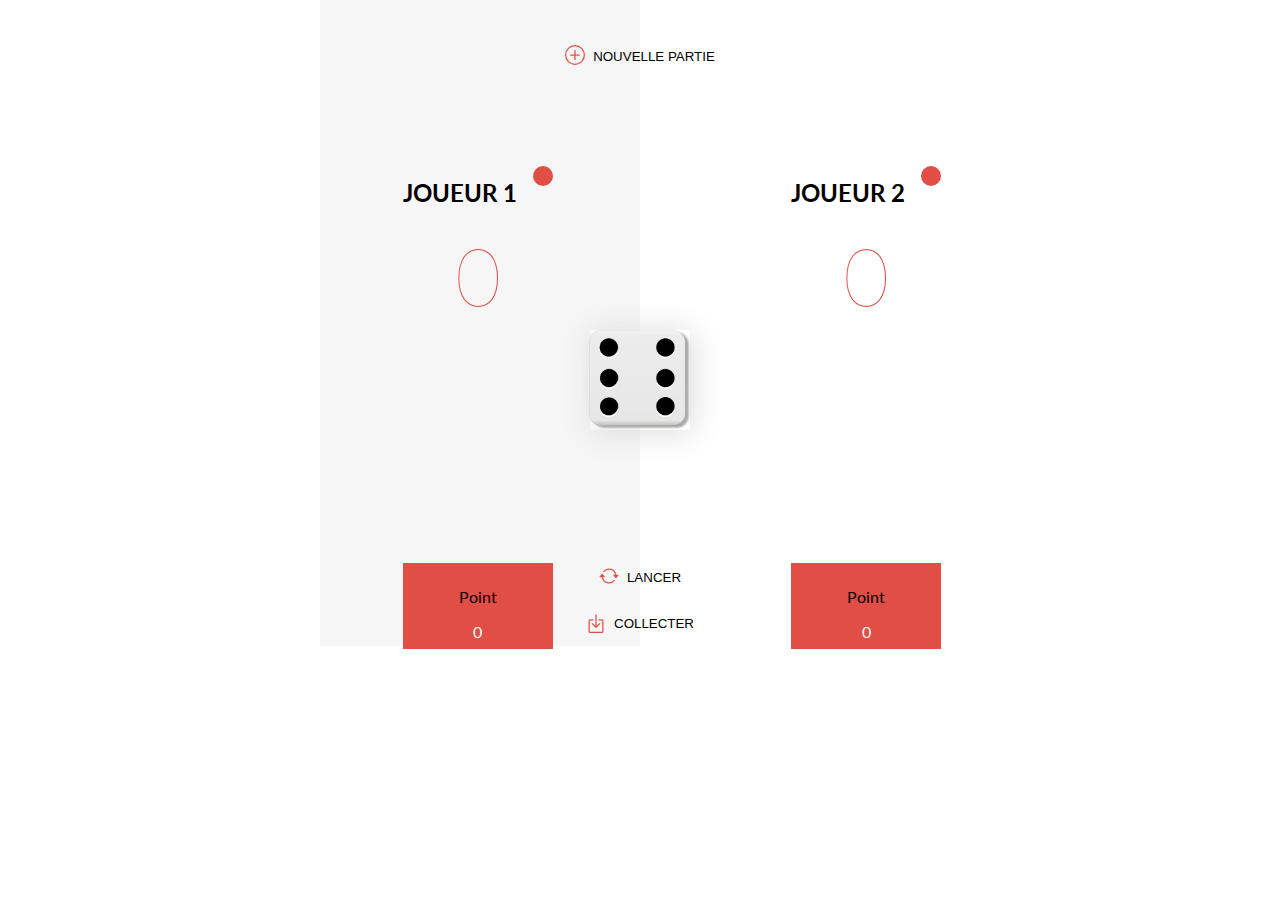
==== index.html @ f1ad3ad6 "narrive pas afficher 0 si le dès fait 1" ====
<!DOCTYPE html>
<html lang="fr">
<head>
    <meta charset="UTF-8">
    <meta http-equiv="X-UA-Compatible" content="IE=edge">
    <meta name="viewport" content="width=device-width, initial-scale=1.0">
    <link href="https://cdn.jsdelivr.net/npm/bootstrap@5.1.3/dist/css/bootstrap.min.css" rel="stylesheet" integrity="sha384-1BmE4kWBq78iYhFldvKuhfTAU6auU8tT94WrHftjDbrCEXSU1oBoqyl2QvZ6jIW3" crossorigin="anonymous">
    <link rel="stylesheet" href="style.css">
    <title>Jeu de dès</title>
</head>
<body>
  <main>
     <!--Bouton nouvelle partie-->
    <div id="btnNewGame">
      <button class="btnSpace"><svg xmlns="http://www.w3.org/2000/svg" width="20" height="20" fill="currentColor" class="bi bi-plus-circle" viewBox="0 0 16 16">
            <path d="M8 15A7 7 0 1 1 8 1a7 7 0 0 1 0 14zm0 1A8 8 0 1 0 8 0a8 8 0 0 0 0 16z"/>
            <path d="M8 4a.5.5 0 0 1 .5.5v3h3a.5.5 0 0 1 0 1h-3v3a.5.5 0 0 1-1 0v-3h-3a.5.5 0 0 1 0-1h3v-3A.5.5 0 0 1 8 4z"/>
          </svg><br>
          <p>NOUVELLE PARTIE</p>
      </button>
    </div>
    
    <div class="content">
      
      <!--coté gauche-->
      <div id="left">
        <div id="player1"><h2>JOUEUR 1</h2><div id="cercle"></div></div>
        <div id="globalPlayer1">0</div>
        <div class="roundPlayer">
          <p class="Round">Point</p>
          <div id="roundPlayer1">0</div>
        </div>
      </div>
      
      <!--images dés centrale-->
      <div id="diceFace">
        <img src="./images/dice6.png" id="dice" alt="image d'un dé">
      </div>
      
      <!--coté droite-->
      <div id="right">
        <div id="player2"><h2>JOUEUR 2</h2><div id="cercle"></div></div>
        <div id="globalPlayer2">0</div>
        <div class="roundPlayer">
          <p class="Round">Point</p>
          <div id="roundPlayer2">0</div>
        </div>
      </div>
    </div>
    
    <!--bouton de lancer et collecter-->
    <div id="btnPlay">
      <button class="btnSpace" id="btnLancer">
        <svg xmlns="http://www.w3.org/2000/svg" width="20" height="20" fill="currentColor" class="bi bi-arrow-repeat" viewBox="0 0 16 16">
        <path d="M11.534 7h3.932a.25.25 0 0 1 .192.41l-1.966 2.36a.25.25 0 0 1-.384 0l-1.966-2.36a.25.25 0 0 1 .192-.41zm-11 2h3.932a.25.25 0 0 0 .192-.41L2.692 6.23a.25.25 0 0 0-.384 0L.342 8.59A.25.25 0 0 0 .534 9z"/>
        <path fill-rule="evenodd" d="M8 3c-1.552 0-2.94.707-3.857 1.818a.5.5 0 1 1-.771-.636A6.002 6.002 0 0 1 13.917 7H12.9A5.002 5.002 0 0 0 8 3zM3.1 9a5.002 5.002 0 0 0 8.757 2.182.5.5 0 1 1 .771.636A6.002 6.002 0 0 1 2.083 9H3.1z"/>
      </svg>
      <p>LANCER</p>
      </button>
      
      <button class="btnSpace" id="btnCollecter">
        <svg xmlns="http://www.w3.org/2000/svg" width="20" height="20" fill="currentColor" class="bi bi-box-arrow-in-down" viewBox="0 0 16 16">
          <path fill-rule="evenodd" d="M3.5 6a.5.5 0 0 0-.5.5v8a.5.5 0 0 0 .5.5h9a.5.5 0 0 0 .5-.5v-8a.5.5 0 0 0-.5-.5h-2a.5.5 0 0 1 0-1h2A1.5 1.5 0 0 1 14 6.5v8a1.5 1.5 0 0 1-1.5 1.5h-9A1.5 1.5 0 0 1 2 14.5v-8A1.5 1.5 0 0 1 3.5 5h2a.5.5 0 0 1 0 1h-2z"/>
          <path fill-rule="evenodd" d="M7.646 11.854a.5.5 0 0 0 .708 0l3-3a.5.5 0 0 0-.708-.708L8.5 10.293V1.5a.5.5 0 0 0-1 0v8.793L5.354 8.146a.5.5 0 1 0-.708.708l3 3z"/>
        </svg><p>COLLECTER</p>
      </button>
    </div>
  </main>
  
  <script src="main.js"></script>
</body>
</html>
---- style.css ----
/* La font sera est Lato */

@import url("https://fonts.googleapis.com/css2?family=Lato:wght@300&display=swap");

body {
    height: 100vh;
    margin: 0;
    font-family: 'Lato', sans-serif;
}

main {
    max-width: 50%;
    min-width: 200px;
    margin-left: 25vw;
    background: linear-gradient(to right, #F6F6F6 0% 50%, white 50% 0%);

}

#diceFace {
    height: 100px;
    width: 100px;
}

button {
    display: flex;
    align-items: center;
    justify-content: center;
    border: none;
    background: none;
}

.btnSpace p {
   margin-top: 1rem;
   margin-left: .5rem;
}


#btnNewGame {
    display: flex;
    justify-content: center;
    align-items: center;
    padding: 2rem;

}

.content {
    display: flex;
    justify-content: space-around;
    padding-top: 3rem;
    padding-bottom: 3rem;
    /* background: lawngreen; */
}

#left {
    margin-left: 4rem;
}

#diceFace {
    display: flex;
    justify-content: center;
    align-self: center;
    margin-top: -3rem;
    box-shadow: 2px 2px 30px rgb(218, 218, 218);
}

#right {
    margin-left: 4rem;
}

#globalPlayer1 {
    display: flex;
    justify-content: center;
    font-size: 5rem;
    font-weight: lighter; /* n'a pas d'effet pourquoi ? */
    color: #E04E46;
}

#globalPlayer2 {
    display: flex;
    justify-content: center;
    font-size: 5rem;
    font-weight: lighter; /* n'a pas d'effet pourquoi ? */
    color: #E04E46;
}

.roundPlayer {
    margin-top: 10rem;
    display: grid;
    justify-content: center;
    margin-top: 15rem;
    padding: .5rem;
    background: #E04E46;
}

#roundPlayer2, #roundPlayer1 {
    display: flex;
    justify-content: center;
    color: white;
}

#btnPlay {
    display: flex;
    flex-direction: column;
    margin-top: -9rem;
}

svg {
    color: #E04E46;
}

#cercle {
    width: 20px;
    height: 20px;
    border-radius: 20px;
    background: #E04E46;
    margin-left: 1rem;
    margin-top: .5rem;
}

#player1, #player2 {
    display: flex;
}


/* background color : F6F6F6 le gris*/
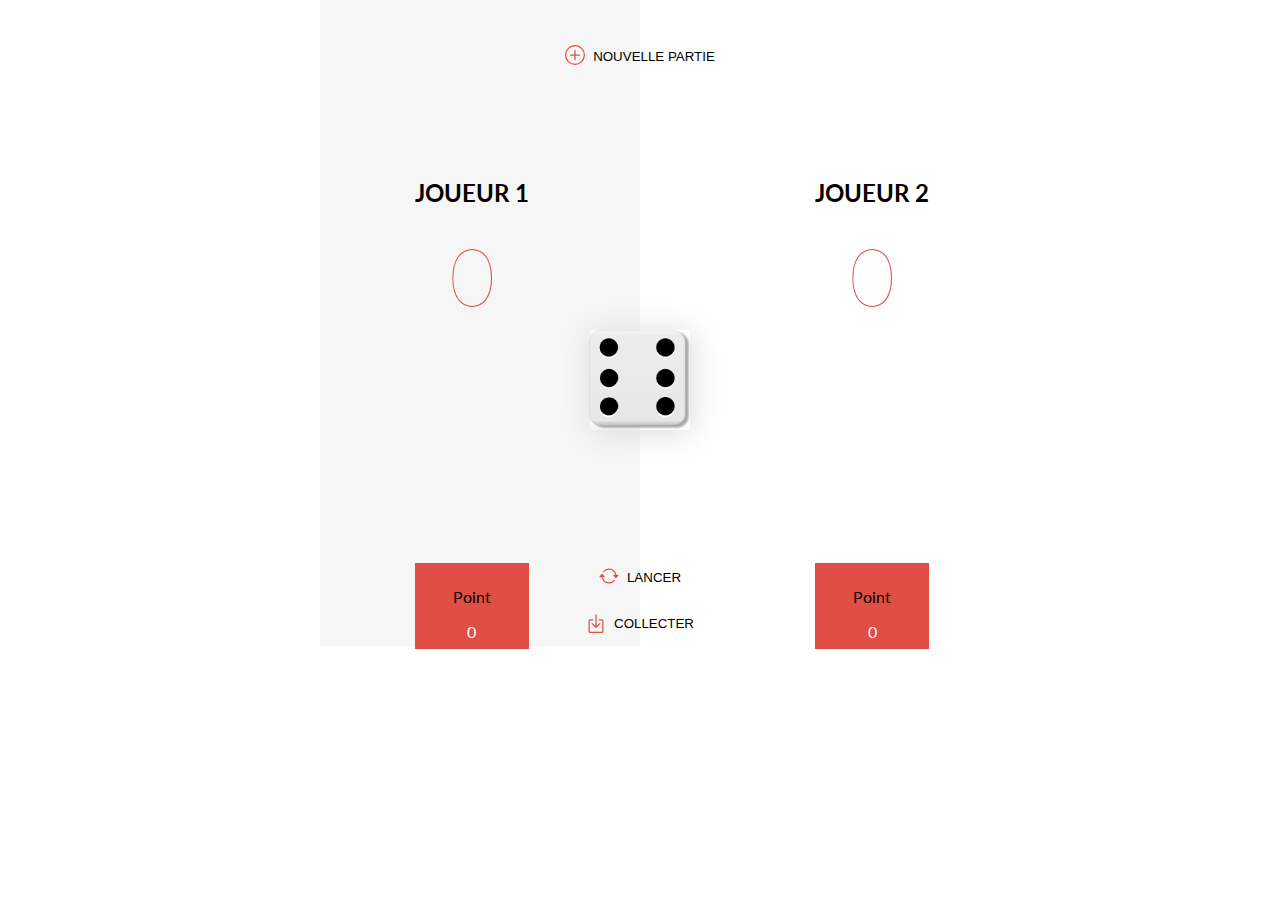
==== commit 3d950b1d: "refonte pour reprendre pas à pas car perdue" ====
--- a/index.html
+++ b/index.html
@@ -24,10 +24,10 @@
       
       <!--coté gauche-->
       <div id="left">
-        <div id="player1"><h2>JOUEUR 1</h2><div id="cercle"></div></div>
+        <div id="player1"><h2>JOUEUR 1</h2><div id="cercle1"></div></div>
         <div id="globalPlayer1">0</div>
         <div class="roundPlayer">
-          <p class="Round">Point</p>
+          <p>Point</p>
           <div id="roundPlayer1">0</div>
         </div>
       </div>
@@ -39,7 +39,7 @@
       
       <!--coté droite-->
       <div id="right">
-        <div id="player2"><h2>JOUEUR 2</h2><div id="cercle"></div></div>
+        <div id="player2"><h2>JOUEUR 2</h2><div id="cercle2"></div></div>
         <div id="globalPlayer2">0</div>
         <div class="roundPlayer">
           <p class="Round">Point</p>
--- a/style.css
+++ b/style.css
@@ -108,14 +108,14 @@
     color: #E04E46;
 }
 
-#cercle {
+/* #cercle {
     width: 20px;
     height: 20px;
     border-radius: 20px;
     background: #E04E46;
     margin-left: 1rem;
     margin-top: .5rem;
-}
+} */
 
 #player1, #player2 {
     display: flex;
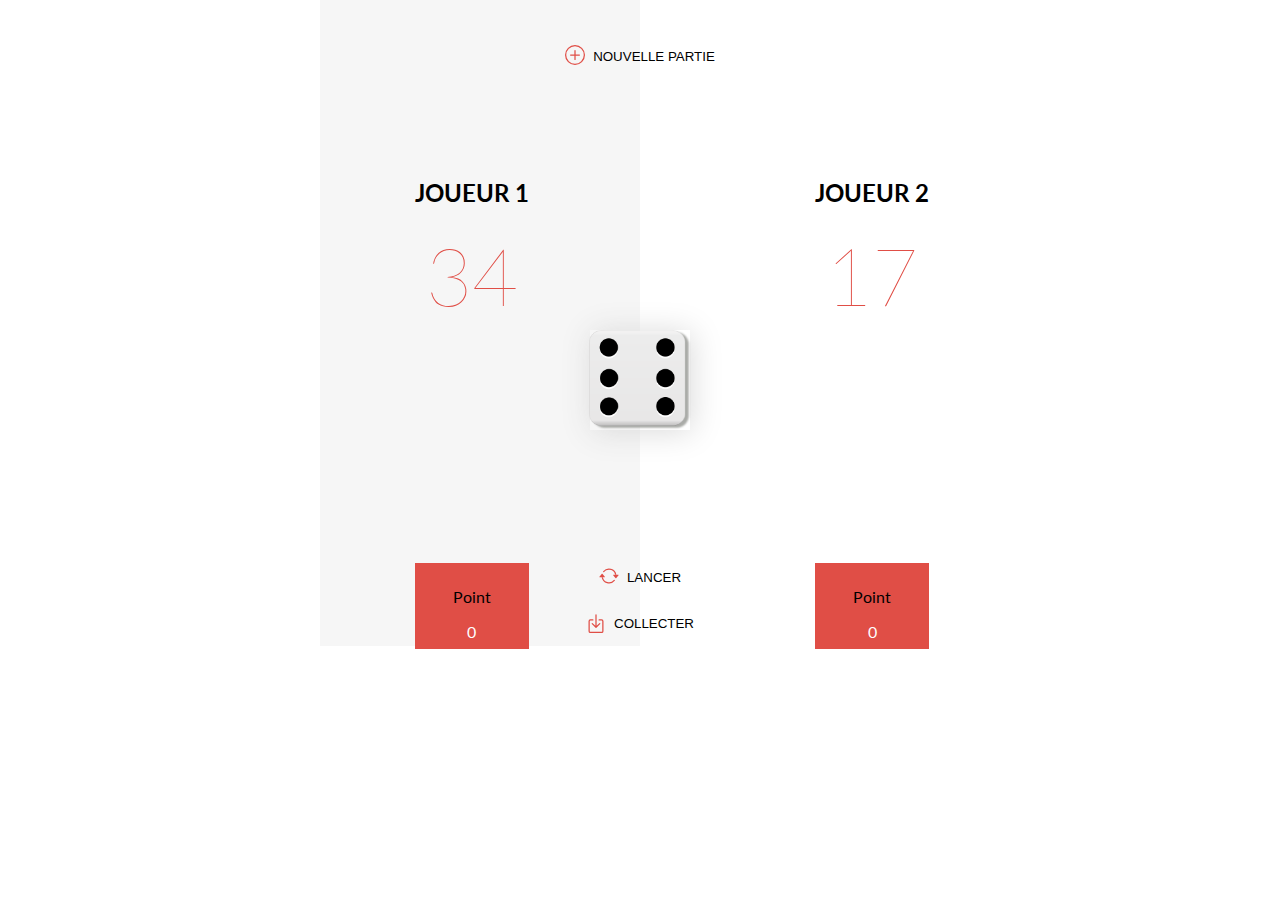
==== commit 85b1a31d: "pb NAN pour la fonction globalPlayer" ====
--- a/index.html
+++ b/index.html
@@ -25,7 +25,7 @@
       <!--coté gauche-->
       <div id="left">
         <div id="player1"><h2>JOUEUR 1</h2><div id="cercle1"></div></div>
-        <div id="globalPlayer1">0</div>
+        <div id="globalPlayer1">34</div>
         <div class="roundPlayer">
           <p>Point</p>
           <div id="roundPlayer1">0</div>
@@ -40,9 +40,9 @@
       <!--coté droite-->
       <div id="right">
         <div id="player2"><h2>JOUEUR 2</h2><div id="cercle2"></div></div>
-        <div id="globalPlayer2">0</div>
+        <div id="globalPlayer2">17</div>
         <div class="roundPlayer">
-          <p class="Round">Point</p>
+          <p>Point</p>
           <div id="roundPlayer2">0</div>
         </div>
       </div>
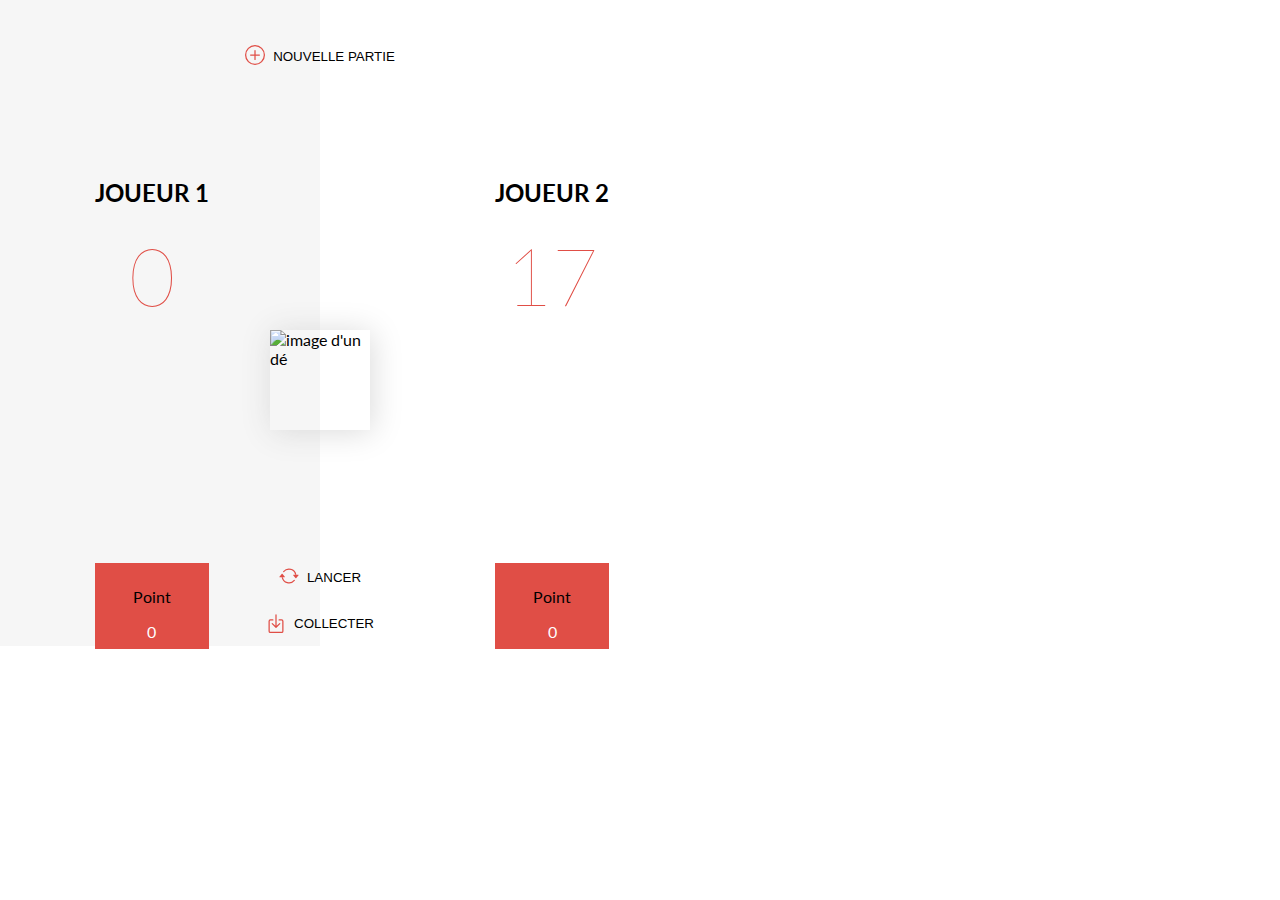
==== commit 9c8dce6f: "correctif responsive ok + joueur aleatoire correction ok" ====
--- a/index.html
+++ b/index.html
@@ -1,72 +1,125 @@
 <!DOCTYPE html>
 <html lang="fr">
-<head>
-    <meta charset="UTF-8">
-    <meta http-equiv="X-UA-Compatible" content="IE=edge">
-    <meta name="viewport" content="width=device-width, initial-scale=1.0">
-    <link href="https://cdn.jsdelivr.net/npm/bootstrap@5.1.3/dist/css/bootstrap.min.css" rel="stylesheet" integrity="sha384-1BmE4kWBq78iYhFldvKuhfTAU6auU8tT94WrHftjDbrCEXSU1oBoqyl2QvZ6jIW3" crossorigin="anonymous">
-    <link rel="stylesheet" href="style.css">
+  <head>
+    <meta charset="UTF-8" />
+    <meta http-equiv="X-UA-Compatible" content="IE=edge" />
+    <meta name="viewport" content="width=device-width, initial-scale=1.0" />
+    <link
+      href="https://cdn.jsdelivr.net/npm/bootstrap@5.0.2/dist/css/bootstrap.min.css"
+      rel="stylesheet"
+      integrity="sha384-EVSTQN3/azprG1Anm3QDgpJLIm9Nao0Yz1ztcQTwFspd3yD65VohhpuuCOmLASjC"
+      crossorigin="anonymous"
+    />
+    <link rel="stylesheet" href="style.css" />
     <title>Jeu de dès</title>
-</head>
-<body>
-  <main>
-     <!--Bouton nouvelle partie-->
-    <div id="btnNewGame">
-      <button class="btnSpace"><svg xmlns="http://www.w3.org/2000/svg" width="20" height="20" fill="currentColor" class="bi bi-plus-circle" viewBox="0 0 16 16">
-            <path d="M8 15A7 7 0 1 1 8 1a7 7 0 0 1 0 14zm0 1A8 8 0 1 0 8 0a8 8 0 0 0 0 16z"/>
-            <path d="M8 4a.5.5 0 0 1 .5.5v3h3a.5.5 0 0 1 0 1h-3v3a.5.5 0 0 1-1 0v-3h-3a.5.5 0 0 1 0-1h3v-3A.5.5 0 0 1 8 4z"/>
-          </svg><br>
+  </head>
+  <body>
+    <main class="">
+      <!--Bouton nouvelle partie-->
+      <div id="btnNewGame">
+        <button class="btnSpace">
+          <svg
+            xmlns="http://www.w3.org/2000/svg"
+            width="20"
+            height="20"
+            fill="currentColor"
+            class="bi bi-plus-circle"
+            viewBox="0 0 16 16"
+          >
+            <path
+              d="M8 15A7 7 0 1 1 8 1a7 7 0 0 1 0 14zm0 1A8 8 0 1 0 8 0a8 8 0 0 0 0 16z"
+            />
+            <path
+              d="M8 4a.5.5 0 0 1 .5.5v3h3a.5.5 0 0 1 0 1h-3v3a.5.5 0 0 1-1 0v-3h-3a.5.5 0 0 1 0-1h3v-3A.5.5 0 0 1 8 4z"
+            /></svg
+          ><br />
           <p>NOUVELLE PARTIE</p>
-      </button>
-    </div>
-    
-    <div class="content">
-      
-      <!--coté gauche-->
-      <div id="left">
-        <div id="player1"><h2>JOUEUR 1</h2><div id="cercle1"></div></div>
-        <div id="globalPlayer1">34</div>
-        <div class="roundPlayer">
-          <p>Point</p>
-          <div id="roundPlayer1">0</div>
+        </button>
+      </div>
+
+      <div class="content">
+        <!--coté gauche-->
+        <div id="left">
+          <div id="player1">
+            <h2>JOUEUR 1</h2>
+            <div id="cercle1"></div>
+          </div>
+          <div id="globalPlayer1">0</div>
+          <div class="roundPlayer">
+            <p>Point</p>
+            <div id="roundPlayer1">0</div>
+          </div>
+        </div>
+
+        <!--images dés centrale-->
+        <div id="diceFace">
+          <img src="./images/dice6.png" id="dice" alt="image d'un dé" />
+        </div>
+
+        <!--coté droite-->
+        <div id="right">
+          <div id="player2">
+            <h2>JOUEUR 2</h2>
+            <div id="cercle2"></div>
+          </div>
+          <div id="globalPlayer2">17</div>
+          <div class="roundPlayer">
+            <p>Point</p>
+            <div id="roundPlayer2">0</div>
+          </div>
         </div>
       </div>
-      
-      <!--images dés centrale-->
-      <div id="diceFace">
-        <img src="./images/dice6.png" id="dice" alt="image d'un dé">
+
+      <!--bouton de lancer et collecter-->
+      <div id="btnPlay">
+        <button class="btnSpace" id="btnLancer">
+          <svg
+            xmlns="http://www.w3.org/2000/svg"
+            width="20"
+            height="20"
+            fill="currentColor"
+            class="bi bi-arrow-repeat"
+            viewBox="0 0 16 16"
+          >
+            <path
+              d="M11.534 7h3.932a.25.25 0 0 1 .192.41l-1.966 2.36a.25.25 0 0 1-.384 0l-1.966-2.36a.25.25 0 0 1 .192-.41zm-11 2h3.932a.25.25 0 0 0 .192-.41L2.692 6.23a.25.25 0 0 0-.384 0L.342 8.59A.25.25 0 0 0 .534 9z"
+            />
+            <path
+              fill-rule="evenodd"
+              d="M8 3c-1.552 0-2.94.707-3.857 1.818a.5.5 0 1 1-.771-.636A6.002 6.002 0 0 1 13.917 7H12.9A5.002 5.002 0 0 0 8 3zM3.1 9a5.002 5.002 0 0 0 8.757 2.182.5.5 0 1 1 .771.636A6.002 6.002 0 0 1 2.083 9H3.1z"
+            />
+          </svg>
+          <p>LANCER</p>
+        </button>
+
+        <button class="btnSpace" id="btnCollecter">
+          <svg
+            xmlns="http://www.w3.org/2000/svg"
+            width="20"
+            height="20"
+            fill="currentColor"
+            class="bi bi-box-arrow-in-down"
+            viewBox="0 0 16 16"
+          >
+            <path
+              fill-rule="evenodd"
+              d="M3.5 6a.5.5 0 0 0-.5.5v8a.5.5 0 0 0 .5.5h9a.5.5 0 0 0 .5-.5v-8a.5.5 0 0 0-.5-.5h-2a.5.5 0 0 1 0-1h2A1.5 1.5 0 0 1 14 6.5v8a1.5 1.5 0 0 1-1.5 1.5h-9A1.5 1.5 0 0 1 2 14.5v-8A1.5 1.5 0 0 1 3.5 5h2a.5.5 0 0 1 0 1h-2z"
+            />
+            <path
+              fill-rule="evenodd"
+              d="M7.646 11.854a.5.5 0 0 0 .708 0l3-3a.5.5 0 0 0-.708-.708L8.5 10.293V1.5a.5.5 0 0 0-1 0v8.793L5.354 8.146a.5.5 0 1 0-.708.708l3 3z"
+            />
+          </svg>
+          <p>COLLECTER</p>
+        </button>
       </div>
-      
-      <!--coté droite-->
-      <div id="right">
-        <div id="player2"><h2>JOUEUR 2</h2><div id="cercle2"></div></div>
-        <div id="globalPlayer2">17</div>
-        <div class="roundPlayer">
-          <p>Point</p>
-          <div id="roundPlayer2">0</div>
-        </div>
-      </div>
-    </div>
-    
-    <!--bouton de lancer et collecter-->
-    <div id="btnPlay">
-      <button class="btnSpace" id="btnLancer">
-        <svg xmlns="http://www.w3.org/2000/svg" width="20" height="20" fill="currentColor" class="bi bi-arrow-repeat" viewBox="0 0 16 16">
-        <path d="M11.534 7h3.932a.25.25 0 0 1 .192.41l-1.966 2.36a.25.25 0 0 1-.384 0l-1.966-2.36a.25.25 0 0 1 .192-.41zm-11 2h3.932a.25.25 0 0 0 .192-.41L2.692 6.23a.25.25 0 0 0-.384 0L.342 8.59A.25.25 0 0 0 .534 9z"/>
-        <path fill-rule="evenodd" d="M8 3c-1.552 0-2.94.707-3.857 1.818a.5.5 0 1 1-.771-.636A6.002 6.002 0 0 1 13.917 7H12.9A5.002 5.002 0 0 0 8 3zM3.1 9a5.002 5.002 0 0 0 8.757 2.182.5.5 0 1 1 .771.636A6.002 6.002 0 0 1 2.083 9H3.1z"/>
-      </svg>
-      <p>LANCER</p>
-      </button>
-      
-      <button class="btnSpace" id="btnCollecter">
-        <svg xmlns="http://www.w3.org/2000/svg" width="20" height="20" fill="currentColor" class="bi bi-box-arrow-in-down" viewBox="0 0 16 16">
-          <path fill-rule="evenodd" d="M3.5 6a.5.5 0 0 0-.5.5v8a.5.5 0 0 0 .5.5h9a.5.5 0 0 0 .5-.5v-8a.5.5 0 0 0-.5-.5h-2a.5.5 0 0 1 0-1h2A1.5 1.5 0 0 1 14 6.5v8a1.5 1.5 0 0 1-1.5 1.5h-9A1.5 1.5 0 0 1 2 14.5v-8A1.5 1.5 0 0 1 3.5 5h2a.5.5 0 0 1 0 1h-2z"/>
-          <path fill-rule="evenodd" d="M7.646 11.854a.5.5 0 0 0 .708 0l3-3a.5.5 0 0 0-.708-.708L8.5 10.293V1.5a.5.5 0 0 0-1 0v8.793L5.354 8.146a.5.5 0 1 0-.708.708l3 3z"/>
-        </svg><p>COLLECTER</p>
-      </button>
-    </div>
-  </main>
-  
-  <script src="main.js"></script>
-</body>
-</html>+    </main>
+
+    <script
+      src="https://cdn.jsdelivr.net/npm/bootstrap@5.0.2/dist/js/bootstrap.bundle.min.js"
+      integrity="sha384-MrcW6ZMFYlzcLA8Nl+NtUVF0sA7MsXsP1UyJoMp4YLEuNSfAP+JcXn/tWtIaxVXM"
+      crossorigin="anonymous"
+    ></script>
+    <script src="main.js"></script>
+  </body>
+</html>
--- a/style.css
+++ b/style.css
@@ -10,9 +10,10 @@
 
 main {
     max-width: 50%;
-    min-width: 200px;
-    margin-left: 25vw;
+    /* min-width: 200px; */
+    /* margin-left: 25vw; */
     background: linear-gradient(to right, #F6F6F6 0% 50%, white 50% 0%);
+
 
 }
 
@@ -124,9 +125,9 @@
 
 /* background color : F6F6F6 le gris*/
 
+/* LES MEDIA QUERY */
 
 
 
 
 
-
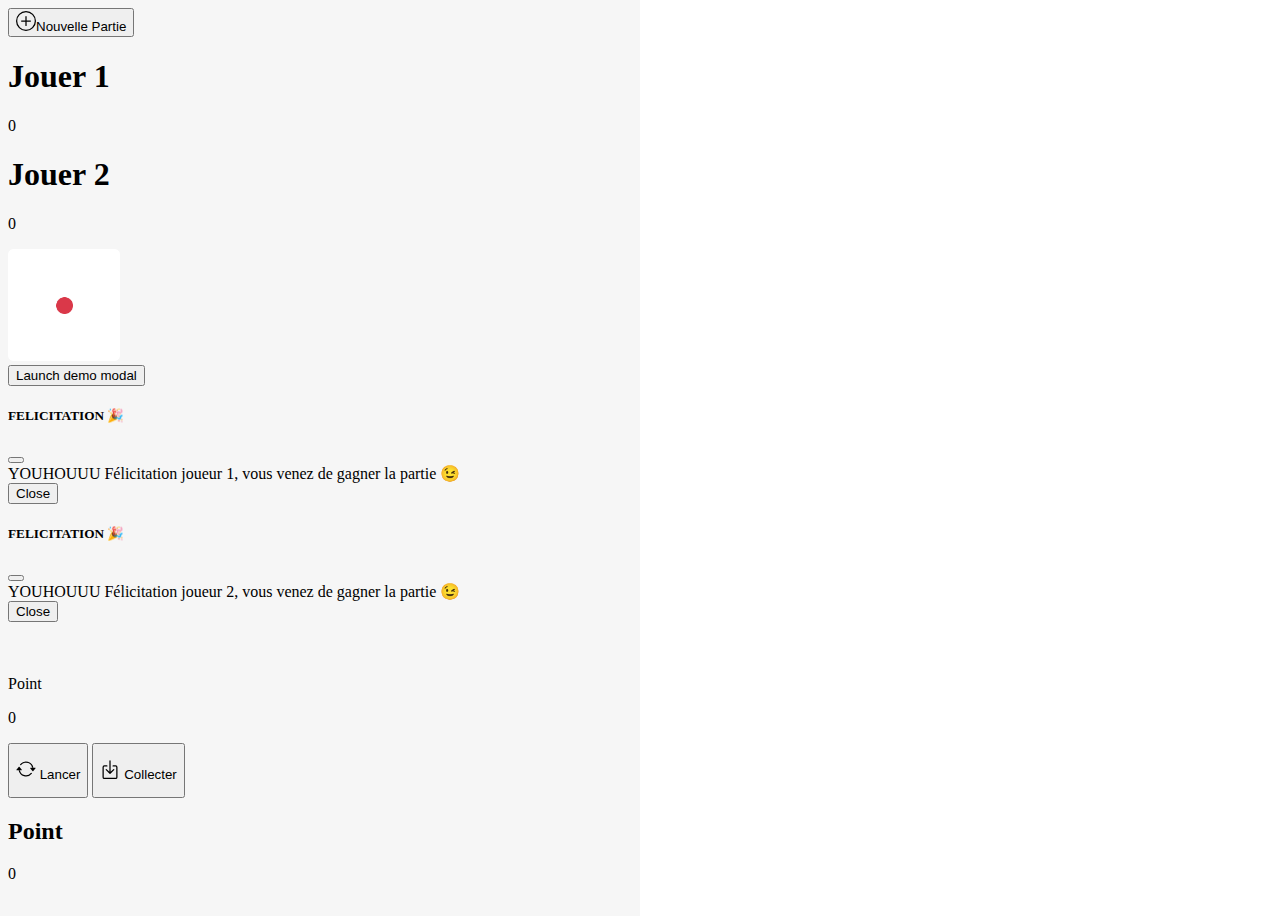
==== commit 6371fdfe: "saving" ====
--- a/index.html
+++ b/index.html
@@ -1,125 +1,119 @@
 <!DOCTYPE html>
 <html lang="fr">
-  <head>
-    <meta charset="UTF-8" />
-    <meta http-equiv="X-UA-Compatible" content="IE=edge" />
-    <meta name="viewport" content="width=device-width, initial-scale=1.0" />
-    <link
-      href="https://cdn.jsdelivr.net/npm/bootstrap@5.0.2/dist/css/bootstrap.min.css"
-      rel="stylesheet"
-      integrity="sha384-EVSTQN3/azprG1Anm3QDgpJLIm9Nao0Yz1ztcQTwFspd3yD65VohhpuuCOmLASjC"
-      crossorigin="anonymous"
-    />
-    <link rel="stylesheet" href="style.css" />
+<head>
+    <meta charset="UTF-8">
+    <meta http-equiv="X-UA-Compatible" content="IE=edge">
+    <meta name="viewport" content="width=device-width, initial-scale=1.0">
+    <link href="https://cdn.jsdelivr.net/npm/bootstrap@5.0.2/dist/css/bootstrap.min.css" rel="stylesheet" integrity="sha384-EVSTQN3/azprG1Anm3QDgpJLIm9Nao0Yz1ztcQTwFspd3yD65VohhpuuCOmLASjC" crossorigin="anonymous">
+    <link rel="stylesheet" href="cssv2.css">
     <title>Jeu de dès</title>
-  </head>
-  <body>
-    <main class="">
-      <!--Bouton nouvelle partie-->
-      <div id="btnNewGame">
-        <button class="btnSpace">
-          <svg
-            xmlns="http://www.w3.org/2000/svg"
-            width="20"
-            height="20"
-            fill="currentColor"
-            class="bi bi-plus-circle"
-            viewBox="0 0 16 16"
-          >
-            <path
-              d="M8 15A7 7 0 1 1 8 1a7 7 0 0 1 0 14zm0 1A8 8 0 1 0 8 0a8 8 0 0 0 0 16z"
-            />
-            <path
-              d="M8 4a.5.5 0 0 1 .5.5v3h3a.5.5 0 0 1 0 1h-3v3a.5.5 0 0 1-1 0v-3h-3a.5.5 0 0 1 0-1h3v-3A.5.5 0 0 1 8 4z"
-            /></svg
-          ><br />
-          <p>NOUVELLE PARTIE</p>
-        </button>
-      </div>
+</head>
 
-      <div class="content">
-        <!--coté gauche-->
-        <div id="left">
-          <div id="player1">
-            <h2>JOUEUR 1</h2>
-            <div id="cercle1"></div>
-          </div>
-          <div id="globalPlayer1">0</div>
-          <div class="roundPlayer">
-            <p>Point</p>
-            <div id="roundPlayer1">0</div>
-          </div>
+<body class="text-uppercase">
+    
+    <!-- BUTTON NEW GAME -->
+    <nav class="d-flex justify-content-center mb-3">
+    <button id="btnNewGame" class="btn text-uppercase d-flex justify-content-center align-items-center">
+        <svg class="me-1 text-danger" xmlns="http://www.w3.org/2000/svg" width="20" height="20" fill="currentColor" class="bi bi-plus-circle" viewBox="0 0 16 16">
+        <path d="M8 15A7 7 0 1 1 8 1a7 7 0 0 1 0 14zm0 1A8 8 0 1 0 8 0a8 8 0 0 0 0 16z"/>
+        <path d="M8 4a.5.5 0 0 1 .5.5v3h3a.5.5 0 0 1 0 1h-3v3a.5.5 0 0 1-1 0v-3h-3a.5.5 0 0 1 0-1h3v-3A.5.5 0 0 1 8 4z"/>
+        </svg>Nouvelle Partie
+    </button>
+    </nav>
+
+    <!-- PLAYERS -->
+    <main class="d-flex justify-content-around">
+    <div class="text-center display-5">
+        <h1 id="player1" class="display-4 d-flex">Jouer 1<div id="cercle1"></div></h1>
+        <p id="globalPlayer1" class="text-danger">0</p>
+    </div>
+    <div class="text-center display-5">
+        <h1 id="player2" class="display-4 d-flex">Jouer 2<div id="cercle2"></div></h1>
+        <p id="globalPlayer2" class="text-danger">0</p>
+    </div>
+    </main>
+
+    <section id="diceFace" class="d-flex justify-content-center">
+        <img id="dice" class="diceFace shadow rounded " src="./images/dice_1.png"  alt="image d'un dé">
+    </section>
+       
+    
+    <div class="d-flex justify-content-center">
+    <section class="gameSection d-flex justify-content-around container-fluid w-75">
+        <div class="text-center bg-danger p-2 pb-0 shadow mb-3">
+            <p class="display-5">Point</p>
+            <p id="roundPlayer1" class="text-light">0</p>
         </div>
 
-        <!--images dés centrale-->
-        <div id="diceFace">
-          <img src="./images/dice6.png" id="dice" alt="image d'un dé" />
+        <div class="d-flex flex-column align-items-start justify-content-start">
+            <button id="btnLancer" class="btn text-uppercase text-center">
+                <p><svg class="text-danger" xmlns="http://www.w3.org/2000/svg" width="20" height="20" fill="currentColor" class="bi bi-arrow-repeat" viewBox="0 0 16 16">
+                <path d="M11.534 7h3.932a.25.25 0 0 1 .192.41l-1.966 2.36a.25.25 0 0 1-.384 0l-1.966-2.36a.25.25 0 0 1 .192-.41zm-11 2h3.932a.25.25 0 0 0 .192-.41L2.692 6.23a.25.25 0 0 0-.384 0L.342 8.59A.25.25 0 0 0 .534 9z"/>
+                <path fill-rule="evenodd" d="M8 3c-1.552 0-2.94.707-3.857 1.818a.5.5 0 1 1-.771-.636A6.002 6.002 0 0 1 13.917 7H12.9A5.002 5.002 0 0 0 8 3zM3.1 9a5.002 5.002 0 0 0 8.757 2.182.5.5 0 1 1 .771.636A6.002 6.002 0 0 1 2.083 9H3.1z"/>
+                </svg>
+                Lancer</p>
+            </button>
+
+            <button id="btnCollecter" class="btn text-uppercase text-center">
+                <p><svg svg class="text-danger" xmlns="http://www.w3.org/2000/svg" width="20" height="20" fill="currentColor" class="bi bi-box-arrow-in-down" viewBox="0 0 16 16">
+                <path fill-rule="evenodd" d="M3.5 6a.5.5 0 0 0-.5.5v8a.5.5 0 0 0 .5.5h9a.5.5 0 0 0 .5-.5v-8a.5.5 0 0 0-.5-.5h-2a.5.5 0 0 1 0-1h2A1.5 1.5 0 0 1 14 6.5v8a1.5 1.5 0 0 1-1.5 1.5h-9A1.5 1.5 0 0 1 2 14.5v-8A1.5 1.5 0 0 1 3.5 5h2a.5.5 0 0 1 0 1h-2z"/>
+                <path fill-rule="evenodd" d="M7.646 11.854a.5.5 0 0 0 .708 0l3-3a.5.5 0 0 0-.708-.708L8.5 10.293V1.5a.5.5 0 0 0-1 0v8.793L5.354 8.146a.5.5 0 1 0-.708.708l3 3z"/>
+                </svg>
+                Collecter</p>
+            </button>
         </div>
 
-        <!--coté droite-->
-        <div id="right">
-          <div id="player2">
-            <h2>JOUEUR 2</h2>
-            <div id="cercle2"></div>
-          </div>
-          <div id="globalPlayer2">17</div>
-          <div class="roundPlayer">
-            <p>Point</p>
-            <div id="roundPlayer2">0</div>
-          </div>
+        <div class="text-center bg-danger p-2 pb-0 shadow mb-3">
+            <h2 class="display-5 ">Point</h2>
+            <p id="roundPlayer2" class="text-light">0</p>
         </div>
+    </div>
+    </section>
+
+    <!-- MODAL -->
+
+   <!-- Button trigger modal -->
+<button type="button" class="btn btn-primary" data-bs-toggle="modal" data-bs-target="#Modal1">
+  Launch demo modal
+</button>
+
+<!-- Modal 1-->
+<div class="modal fade" id="Modal1" tabindex="-1" aria-labelledby="exampleModalLabel" aria-hidden="true">
+  <div class="modal-dialog">
+    <div class="modal-content">
+      <div class="modal-header">
+        <h5 class="modal-title" id="exampleModalLabel">FELICITATION 🎉</h5>
+        <button type="button" class="btn-close" data-bs-dismiss="modal" aria-label="Close"></button>
       </div>
+      <div class="modal-body">
+        YOUHOUUU Félicitation joueur 1, vous venez de gagner la partie 😉
+      </div>
+      <div class="modal-footer">
+        <button type="button" class="btn btn-secondary" data-bs-dismiss="modal">Close</button>
+      </div>
+    </div>
+  </div>
+</div>
 
-      <!--bouton de lancer et collecter-->
-      <div id="btnPlay">
-        <button class="btnSpace" id="btnLancer">
-          <svg
-            xmlns="http://www.w3.org/2000/svg"
-            width="20"
-            height="20"
-            fill="currentColor"
-            class="bi bi-arrow-repeat"
-            viewBox="0 0 16 16"
-          >
-            <path
-              d="M11.534 7h3.932a.25.25 0 0 1 .192.41l-1.966 2.36a.25.25 0 0 1-.384 0l-1.966-2.36a.25.25 0 0 1 .192-.41zm-11 2h3.932a.25.25 0 0 0 .192-.41L2.692 6.23a.25.25 0 0 0-.384 0L.342 8.59A.25.25 0 0 0 .534 9z"
-            />
-            <path
-              fill-rule="evenodd"
-              d="M8 3c-1.552 0-2.94.707-3.857 1.818a.5.5 0 1 1-.771-.636A6.002 6.002 0 0 1 13.917 7H12.9A5.002 5.002 0 0 0 8 3zM3.1 9a5.002 5.002 0 0 0 8.757 2.182.5.5 0 1 1 .771.636A6.002 6.002 0 0 1 2.083 9H3.1z"
-            />
-          </svg>
-          <p>LANCER</p>
-        </button>
+<!-- Modal 2-->
+<div class="modal fade" id="Modal2" tabindex="-1" aria-labelledby="exampleModalLabel" aria-hidden="true">
+  <div class="modal-dialog">
+    <div class="modal-content">
+      <div class="modal-header">
+        <h5 class="modal-title" id="exampleModalLabel">FELICITATION 🎉</h5>
+        <button type="button" class="btn-close" data-bs-dismiss="modal" aria-label="Close"></button>
+      </div>
+      <div class="modal-body">
+        YOUHOUUU Félicitation joueur 2, vous venez de gagner la partie 😉
+      </div>
+      <div class="modal-footer">
+        <button type="button" class="btn btn-secondary" data-bs-dismiss="modal">Close</button>
+      </div>
+    </div>
+  </div>
+</div>
 
-        <button class="btnSpace" id="btnCollecter">
-          <svg
-            xmlns="http://www.w3.org/2000/svg"
-            width="20"
-            height="20"
-            fill="currentColor"
-            class="bi bi-box-arrow-in-down"
-            viewBox="0 0 16 16"
-          >
-            <path
-              fill-rule="evenodd"
-              d="M3.5 6a.5.5 0 0 0-.5.5v8a.5.5 0 0 0 .5.5h9a.5.5 0 0 0 .5-.5v-8a.5.5 0 0 0-.5-.5h-2a.5.5 0 0 1 0-1h2A1.5 1.5 0 0 1 14 6.5v8a1.5 1.5 0 0 1-1.5 1.5h-9A1.5 1.5 0 0 1 2 14.5v-8A1.5 1.5 0 0 1 3.5 5h2a.5.5 0 0 1 0 1h-2z"
-            />
-            <path
-              fill-rule="evenodd"
-              d="M7.646 11.854a.5.5 0 0 0 .708 0l3-3a.5.5 0 0 0-.708-.708L8.5 10.293V1.5a.5.5 0 0 0-1 0v8.793L5.354 8.146a.5.5 0 1 0-.708.708l3 3z"
-            />
-          </svg>
-          <p>COLLECTER</p>
-        </button>
-      </div>
-    </main>
-
-    <script
-      src="https://cdn.jsdelivr.net/npm/bootstrap@5.0.2/dist/js/bootstrap.bundle.min.js"
-      integrity="sha384-MrcW6ZMFYlzcLA8Nl+NtUVF0sA7MsXsP1UyJoMp4YLEuNSfAP+JcXn/tWtIaxVXM"
-      crossorigin="anonymous"
-    ></script>
+    <script src="https://cdn.jsdelivr.net/npm/bootstrap@5.0.2/dist/js/bootstrap.bundle.min.js" integrity="sha384-MrcW6ZMFYlzcLA8Nl+NtUVF0sA7MsXsP1UyJoMp4YLEuNSfAP+JcXn/tWtIaxVXM" crossorigin="anonymous"></script>
     <script src="main.js"></script>
-  </body>
-</html>
+</body>
+</html>--- a/cssv2.css
+++ b/cssv2.css
@@ -0,0 +1,16 @@
+body {
+    background: linear-gradient(to right, #F6F6F6 0% 50%, white 50% 0%);
+    height: 100vh;
+    width: 100vw;
+}
+
+.diceFace {
+    width: 7em;
+    height: 7em;
+}
+
+.gameSection {
+    position: absolute;
+    bottom: 1px;
+    
+}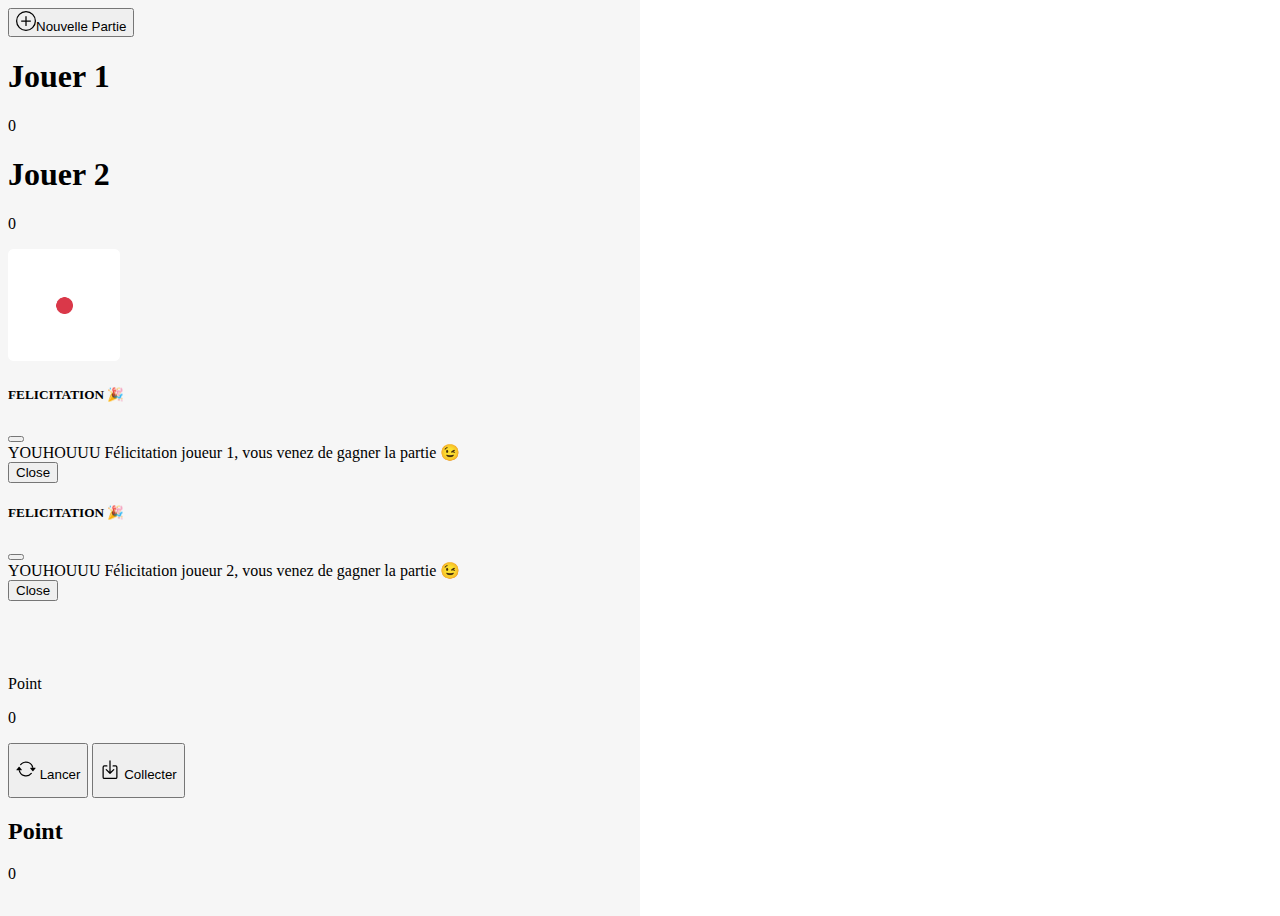
==== commit f7647739: "projet v1.1 termine" ====
--- a/index.html
+++ b/index.html
@@ -6,6 +6,8 @@
     <meta name="viewport" content="width=device-width, initial-scale=1.0">
     <link href="https://cdn.jsdelivr.net/npm/bootstrap@5.0.2/dist/css/bootstrap.min.css" rel="stylesheet" integrity="sha384-EVSTQN3/azprG1Anm3QDgpJLIm9Nao0Yz1ztcQTwFspd3yD65VohhpuuCOmLASjC" crossorigin="anonymous">
     <link rel="stylesheet" href="cssv2.css">
+    <script src="https://code.jquery.com/jquery-3.6.0.min.js"></script>
+
     <title>Jeu de dès</title>
 </head>
 
@@ -73,9 +75,9 @@
     <!-- MODAL -->
 
    <!-- Button trigger modal -->
-<button type="button" class="btn btn-primary" data-bs-toggle="modal" data-bs-target="#Modal1">
+<!-- <button type="button" class="btn btn-primary" data-bs-toggle="modal" data-bs-target="#Modal1">
   Launch demo modal
-</button>
+</button> -->
 
 <!-- Modal 1-->
 <div class="modal fade" id="Modal1" tabindex="-1" aria-labelledby="exampleModalLabel" aria-hidden="true">
@@ -113,7 +115,9 @@
   </div>
 </div>
 
-    <script src="https://cdn.jsdelivr.net/npm/bootstrap@5.0.2/dist/js/bootstrap.bundle.min.js" integrity="sha384-MrcW6ZMFYlzcLA8Nl+NtUVF0sA7MsXsP1UyJoMp4YLEuNSfAP+JcXn/tWtIaxVXM" crossorigin="anonymous"></script>
+
+    <script src="https://cdn.jsdelivr.net/npm/bootstrap@5.1.3/dist/js/bootstrap.bundle.min.js" integrity="sha384-ka7Sk0Gln4gmtz2MlQnikT1wXgYsOg+OMhuP+IlRH9sENBO0LRn5q+8nbTov4+1p" crossorigin="anonymous"></script>
+    <!-- <script src="https://cdn.jsdelivr.net/npm/bootstrap@5.0.2/dist/js/bootstrap.bundle.min.js" integrity="sha384-MrcW6ZMFYlzcLA8Nl+NtUVF0sA7MsXsP1UyJoMp4YLEuNSfAP+JcXn/tWtIaxVXM" crossorigin="anonymous"></script> -->
     <script src="main.js"></script>
 </body>
 </html>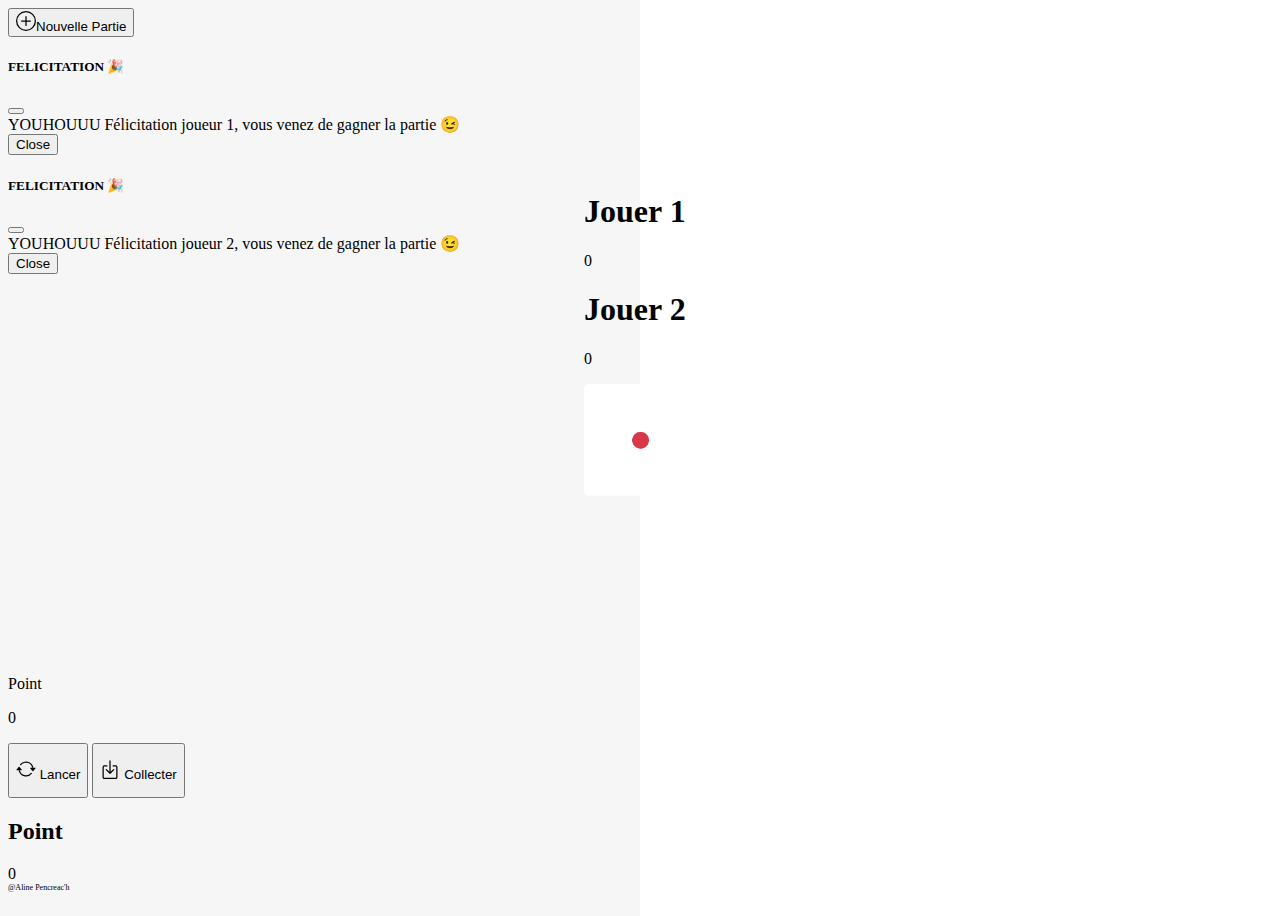
==== commit f40a4e19: "ajout meilleur UX" ====
--- a/index.html
+++ b/index.html
@@ -24,6 +24,7 @@
     </nav>
 
     <!-- PLAYERS -->
+    <div class="container gray">
     <main class="d-flex justify-content-around">
     <div class="text-center display-5">
         <h1 id="player1" class="display-4 d-flex">Jouer 1<div id="cercle1"></div></h1>
@@ -35,13 +36,16 @@
     </div>
     </main>
 
-    <section id="diceFace" class="d-flex justify-content-center">
+
+<!-- DICES -->
+    <section id="diceFace" class="d-flex justify-content-center mb-5 mb-md-0">
         <img id="dice" class="diceFace shadow rounded " src="./images/dice_1.png"  alt="image d'un dé">
     </section>
-       
+    </div>   
     
+    <!-- ROUND -->
     <div class="d-flex justify-content-center">
-    <section class="gameSection d-flex justify-content-around container-fluid w-75">
+    <section class="gameSection d-flex justify-content-around container-fluid ">
         <div class="text-center bg-danger p-2 pb-0 shadow mb-3">
             <p class="display-5">Point</p>
             <p id="roundPlayer1" class="text-light">0</p>
@@ -71,6 +75,8 @@
         </div>
     </div>
     </section>
+
+    <footer class="text-secondary container-fluid text-center d-md-none"><p>@Aline Pencreac'h</p></footer>
 
     <!-- MODAL -->
 
--- a/cssv2.css
+++ b/cssv2.css
@@ -2,6 +2,7 @@
     background: linear-gradient(to right, #F6F6F6 0% 50%, white 50% 0%);
     height: 100vh;
     width: 100vw;
+    overflow: hidden
 }
 
 .diceFace {
@@ -12,5 +13,23 @@
 .gameSection {
     position: absolute;
     bottom: 1px;
-    
+}
+
+@media screen and (max-width: 768px) {
+    .gameSection {
+        bottom: 30%;
+    }
+}
+
+.gray {
+    position: absolute;
+    left: 50%;
+    top: 30%;
+    transform: translate(-50%, -30%);
+}
+
+footer {
+    font-size: .5rem;
+    position: absolute;
+    bottom: 0%;
 }